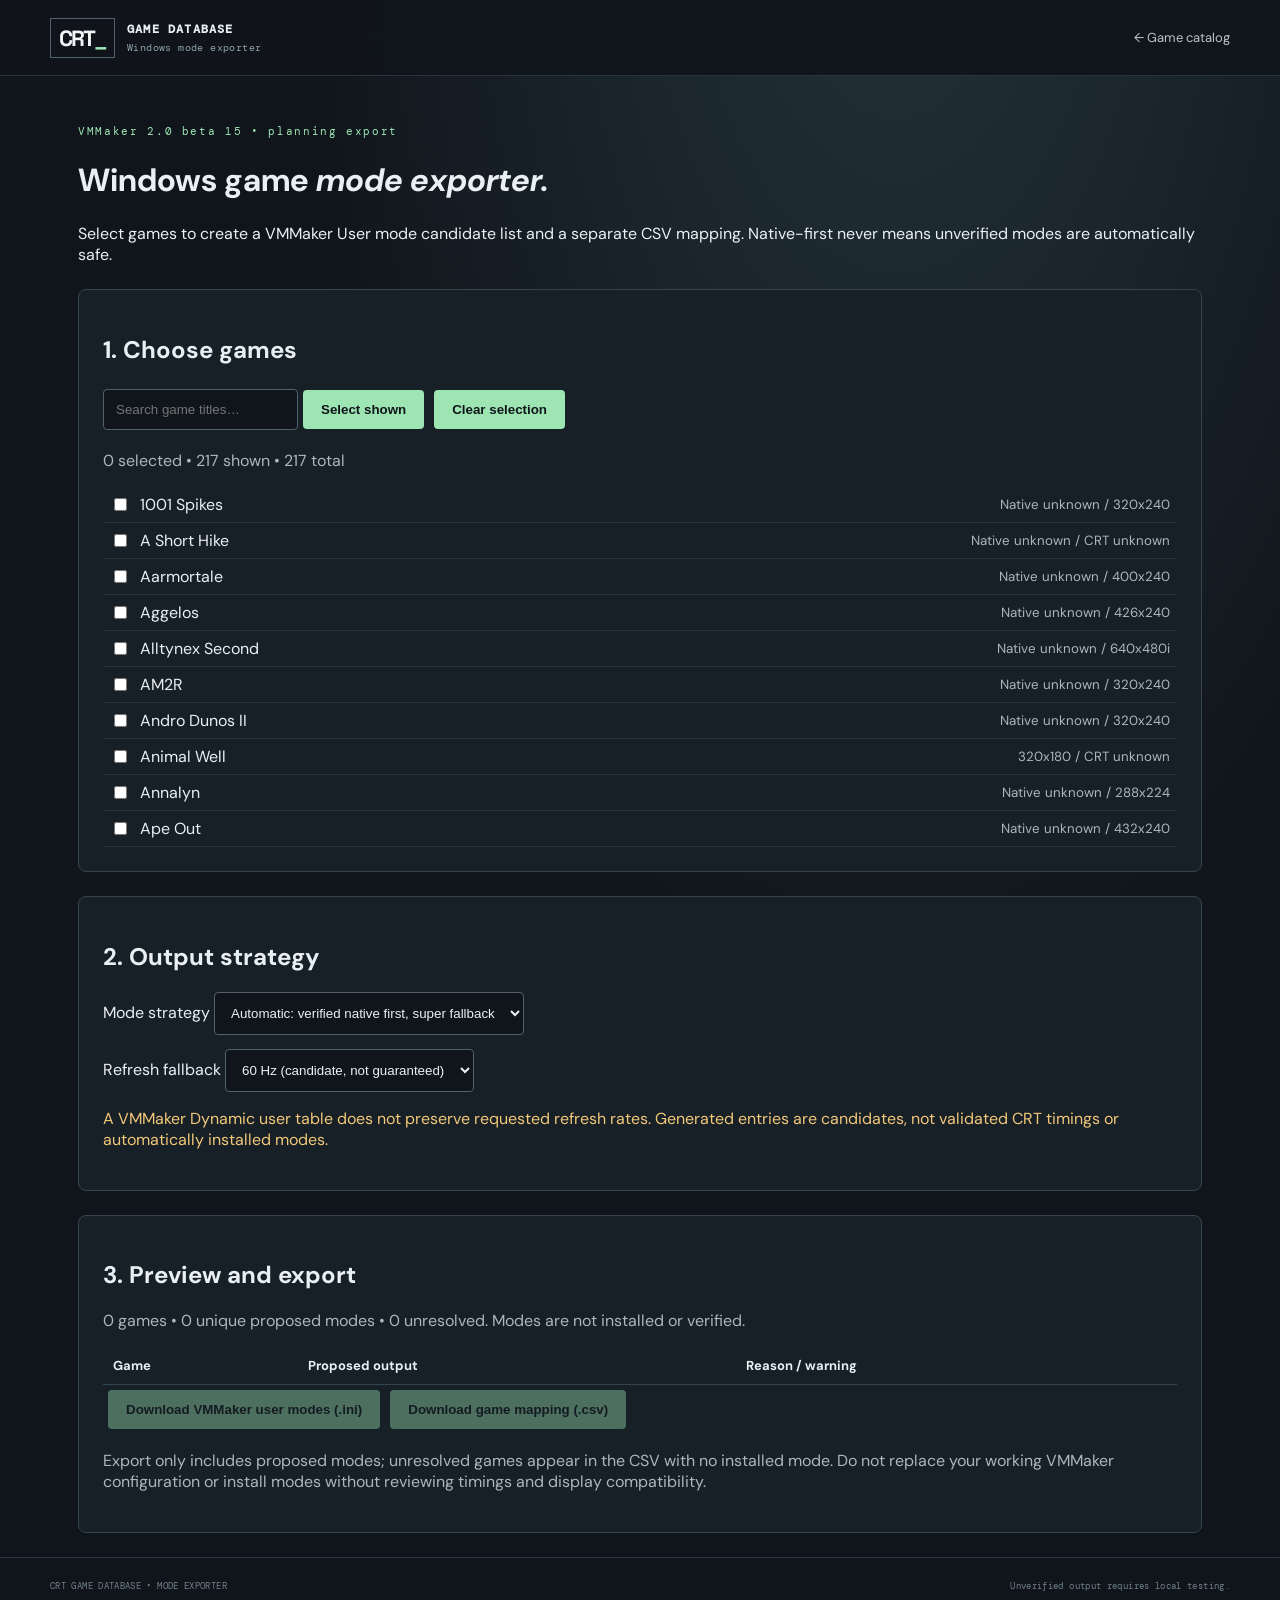
==== exporter.html @ 31ca6b29 "Add files via upload" ====
<!doctype html><html lang="en"><head><meta charset="utf-8"><meta name="viewport" content="width=device-width,initial-scale=1"><title>CRT Game Database | Windows mode exporter</title><link rel="stylesheet" href="styles.css"><style>main{padding-top:48px}.export-panel{border:1px solid #35444e;background:#171f27;padding:24px;border-radius:8px;margin:24px 0}.export-panel label{display:block;margin:14px 0}.export-panel input,.export-panel select{background:#10151b;color:#e9f0f4;border:1px solid #52606a;padding:12px;max-width:100%;border-radius:4px}.export-panel button{background:#9de6b3;color:#10151b;border:0;border-radius:4px;padding:12px 18px;cursor:pointer;font-weight:bold;margin:5px}.export-panel button:disabled{opacity:.4;cursor:default}.export-panel table{width:100%;border-collapse:collapse;font-size:13px}.export-panel th,.export-panel td{padding:10px;border-bottom:1px solid #35444e;text-align:left}.export-panel small,.export-panel p{color:#aab7bf}.export-panel .warn{color:#f2c879}.export-panel .good{color:#9de6b3}.export-panel .games{max-height:360px;overflow:auto}.export-panel .gamepick{display:flex;gap:10px;align-items:center;margin:0;padding:7px;border-bottom:1px solid #29343d}.export-panel .gamepick input{flex:none}.export-panel .gamepick span{flex:1}.export-panel .gamepick small{max-width:45%}@media(max-width:650px){.export-panel{padding:14px}.export-panel table{font-size:11px}}</style></head><body><header class="topbar"><a class="brand" href="index.html"><span class="brand-mark">CRT<span>_</span></span><span>GAME DATABASE<small>Windows mode exporter</small></span></a><nav><a href="index.html">← Game catalog</a></nav></header><main><div class="eyebrow">VMMaker 2.0 beta 15 • planning export</div><h1>Windows game <em>mode exporter.</em></h1><p>Select games to create a VMMaker User mode candidate list and a separate CSV mapping. Native-first never means unverified modes are automatically safe.</p><section class="export-panel"><h2>1. Choose games</h2><input id="find" type="search" placeholder="Search game titles…" aria-label="Search games"><button id="selectShown">Select shown</button><button id="clearAll">Clear selection</button><p id="count">Loading catalog…</p><div id="games" class="games"></div></section><section class="export-panel"><h2>2. Output strategy</h2><label>Mode strategy <select id="strategy"><option value="auto">Automatic: verified native first, super fallback</option><option value="native">Native candidates only</option><option value="super">Super-resolution candidates only</option></select></label><label>Refresh fallback <select id="refresh"><option value="60">60 Hz (candidate, not guaranteed)</option><option value="50">50 Hz (candidate, not guaranteed)</option></select></label><p class="warn">A VMMaker Dynamic user table does not preserve requested refresh rates. Generated entries are candidates, not validated CRT timings or automatically installed modes.</p></section><section class="export-panel"><h2>3. Preview and export</h2><p id="summary">Select games to preview.</p><div style="overflow:auto"><table><thead><tr><th>Game</th><th>Proposed output</th><th>Reason / warning</th></tr></thead><tbody id="preview"></tbody></table></div><button id="exportIni" disabled>Download VMMaker user modes (.ini)</button><button id="exportCsv" disabled>Download game mapping (.csv)</button><p>Export only includes proposed modes; unresolved games appear in the CSV with no installed mode. Do not replace your working VMMaker configuration or install modes without reviewing timings and display compatibility.</p></section></main><footer><span>CRT GAME DATABASE • MODE EXPORTER</span><span>Unverified output requires local testing.</span></footer><script src="exporter.js"></script></body></html>
---- styles.css ----
@import url('https://fonts.googleapis.com/css2?family=DM+Mono:wght@400;500&family=DM+Sans:wght@400;500;600;700;800&family=Space+Grotesk:wght@400;500;600;700&display=swap');
:root{--bg:#10151b;--panel:#171f27;--panel2:#1d2731;--line:#2a3742;--text:#e9f0f4;--muted:#91a0aa;--green:#9de6b3;--amber:#f2c879;--blue:#8cc9ff;--mono:'DM Mono',monospace;--sans:'DM Sans',sans-serif;--display:'Space Grotesk',sans-serif}*{box-sizing:border-box}html{scroll-behavior:smooth}body{margin:0;background:var(--bg);color:var(--text);font-family:var(--sans);background-image:radial-gradient(ellipse at 70% -10%,#24333b 0,transparent 48%)}a{color:inherit}.topbar{height:76px;border-bottom:1px solid #29343d;display:flex;align-items:center;justify-content:space-between;padding:0 max(calc((100vw - 1180px)/2),28px);position:sticky;top:0;background:#10151beF;backdrop-filter:blur(16px);z-index:5}.brand{display:flex;gap:12px;align-items:center;text-decoration:none;font:600 12px var(--mono);letter-spacing:.1em}.brand-mark{font:700 22px var(--display);letter-spacing:-2px;border:1px solid #50616b;padding:5px 8px;color:#f1f5f5}.brand-mark span{color:var(--green)}.brand small{display:block;color:var(--muted);font:10px var(--mono);letter-spacing:.04em;margin-top:4px}.topbar nav{display:flex;gap:28px;font-size:13px;color:#bac5cb}.topbar nav a{text-decoration:none}.topbar nav a:hover{color:var(--green)}main{max-width:1180px;margin:auto;padding:0 28px}.hero{min-height:440px;display:grid;grid-template-columns:1.1fr .9fr;align-items:center;gap:50px;padding:66px 0 52px}.eyebrow{font:11px var(--mono);letter-spacing:.15em;color:var(--green)}.pulse{display:inline-block;width:7px;height:7px;background:var(--green);border-radius:50%;margin-right:8px;box-shadow:0 0 12px #9de6b3}.hero h1{font:700 clamp(48px,6vw,76px)/.98 var(--display);letter-spacing:-.065em;margin:24px 0}.hero h1 em,.about h2 em{color:var(--green);font-style:normal}.hero-copy>p{max-width:560px;color:#aab7bf;font-size:16px;line-height:1.7}.hero-tags{display:flex;gap:9px;flex-wrap:wrap;margin-top:27px}.hero-tags span{font:10px var(--mono);color:#b8c6cd;border:1px solid #35444e;padding:8px 10px;border-radius:3px}.hero-screen{border:1px solid #42535b;background:#0a1116;border-radius:9px;padding:15px;box-shadow:0 20px 70px #0007;transform:perspective(900px) rotateY(-4deg)}.screen-top,.screen-foot{display:flex;justify-content:space-between;font:9px var(--mono);letter-spacing:.1em;color:#90a3aa}.screen-led{color:var(--green)}.scanlines{margin:14px 0;height:205px;border:1px solid #34443e;overflow:hidden;background:#101d22;position:relative}.scanlines:after{content:'';position:absolute;inset:0;background:repeating-linear-gradient(0deg,#0000 0 2px,#0005 3px 4px);pointer-events:none}.pixel-art{height:100%;position:relative;overflow:hidden;background:linear-gradient(#1a3340 0%,#294d51 58%,#3d6653 59%,#172a29 100%);image-rendering:pixelated}.sun{position:absolute;width:42px;height:42px;background:#d9bc76;right:18%;top:22%;box-shadow:0 0 36px #d9bc7670}.mountain{position:absolute;bottom:50px;width:0;height:0;border-left:100px solid transparent;border-right:100px solid transparent;border-bottom:100px solid #31535a}.m1{left:4%}.m2{left:34%;border-bottom-color:#243e48;border-left-width:130px;border-right-width:130px;border-bottom-width:130px}.ground{position:absolute;bottom:0;height:52px;width:100%;background:repeating-linear-gradient(90deg,#243d35 0 20px,#29483b 20px 40px)}.pixel-person{position:absolute;bottom:43px;left:53%;width:12px;height:26px;background:#e3c68d;box-shadow:0 -9px 0 -1px #e3c68d,0 17px 0 -2px #d5a76d,-8px 6px 0 -3px #d5a76d,8px 6px 0 -3px #d5a76d}.screen-foot{border-top:1px solid #293b3c;padding-top:12px}.hero-screen>small{display:block;color:#66777d;font:9px var(--mono);margin-top:10px}.stats{display:grid;grid-template-columns:repeat(4,1fr);border-top:1px solid var(--line);border-bottom:1px solid var(--line);padding:24px 0;margin-bottom:80px}.stats div{padding-left:28px;border-left:1px solid var(--line)}.stats div:first-child{border:0;padding-left:0}.stats strong{display:block;font:600 24px var(--display);color:var(--green)}.stats span{display:block;font:9px var(--mono);color:var(--muted);letter-spacing:.1em;margin-top:6px}.catalog{padding-bottom:80px}.section-heading{display:flex;align-items:end;justify-content:space-between;margin-bottom:25px}.section-heading h2,.about h2,.callout h2{font:600 36px var(--display);letter-spacing:-.04em;margin:10px 0}.section-heading p,.callout p{color:var(--muted);margin:0;font-size:14px}.data-note{font:9px var(--mono);color:#72828c;letter-spacing:.08em}.search-wrap{height:58px;display:flex;align-items:center;border:1px solid #42525c;background:#151e25;border-radius:5px;padding:0 17px;gap:12px}.search-icon{font-size:25px;color:var(--green)}.search-wrap input{background:transparent;border:0;outline:0;color:var(--text);font:15px var(--sans);width:100%}.search-wrap input::placeholder{color:#70808a}.search-wrap kbd{font:11px var(--mono);color:#80909a;border:1px solid #394751;border-radius:3px;padding:3px 7px}.filters{display:flex;align-items:end;gap:12px;flex-wrap:wrap;margin:17px 0 25px}.filters label{display:grid;gap:7px;font:9px var(--mono);letter-spacing:.1em;color:#8e9da6}.filters select{height:37px;min-width:150px;background:#182129;color:#dce5e9;border:1px solid #35434d;border-radius:3px;padding:0 10px;font:12px var(--sans)}.clear-btn{height:37px;border:0;background:none;color:var(--green);font:11px var(--mono);cursor:pointer;padding:0 8px}.results-line{display:flex;justify-content:space-between;color:#87969f;font:10px var(--mono);margin:0 0 13px}.game-grid{display:grid;grid-template-columns:repeat(3,1fr);gap:11px}.game-card{background:linear-gradient(145deg,#1a242d,#151d24);border:1px solid #2c3943;border-radius:5px;padding:17px 17px 15px;cursor:pointer;transition:.18s;min-height:139px}.game-card:hover{border-color:#7bbd92;transform:translateY(-2px);background:#1d2a30}.card-top{display:flex;justify-content:space-between;gap:10px;align-items:start}.game-card h3{font:600 15px var(--display);margin:0 0 15px;line-height:1.3}.year{font:10px var(--mono);color:#7f9099;white-space:nowrap}.mode-row{display:flex;align-items:center;gap:8px;flex-wrap:wrap}.mode-chip{font:10px var(--mono);color:var(--green);background:#20382f;border:1px solid #315342;padding:5px 7px;border-radius:3px}.mode-chip.none{color:#b3bec4;background:#242e36;border-color:#39444b}.hz{font:10px var(--mono);color:#9caab1}.card-status{font:9px var(--mono);color:#8c9aa2;margin-top:13px;display:flex;align-items:center;gap:6px}.card-status:before{content:'';width:6px;height:6px;border-radius:50%;background:var(--amber)}.card-status.reported:before{background:var(--green)}.empty{text-align:center;padding:70px 20px;color:var(--muted)}.empty>div{font-size:34px;color:var(--green)}.empty h3{color:var(--text)}.about{border-top:1px solid var(--line);padding:70px 0;display:grid;grid-template-columns:1fr 1fr;gap:80px}.about h2{font-size:42px;line-height:1.05}.about-intro p{color:#a5b1b8;line-height:1.7;max-width:480px}.legend{display:grid;gap:24px}.legend article{display:flex;gap:15px}.legend-dot{width:9px;height:9px;border-radius:50%;margin-top:6px;flex:none}.green{background:var(--green)}.amber{background:var(--amber)}.blue{background:var(--blue)}.legend h3{font:600 14px var(--display);margin:0 0 6px}.legend p{font-size:12px;line-height:1.6;color:var(--muted);margin:0}.callout{border:1px solid #34454c;background:linear-gradient(110deg,#19262a,#18212a);padding:28px 32px;display:flex;align-items:center;justify-content:space-between;gap:20px;margin-bottom:65px;border-radius:5px}.callout h2{font-size:25px}.callout a{font:11px var(--mono);color:var(--green);text-decoration:none;white-space:nowrap;border:1px solid #476456;padding:12px 14px;border-radius:3px}footer{border-top:1px solid var(--line);padding:22px max(calc((100vw - 1180px)/2),28px);display:flex;justify-content:space-between;gap:20px;color:#71818a;font:9px var(--mono);letter-spacing:.04em}footer b{color:var(--green)}.modal{position:fixed;inset:0;z-index:20;display:grid;place-items:center;padding:20px}.modal[hidden]{display:none}.modal-backdrop{position:absolute;inset:0;background:#05090dcc;backdrop-filter:blur(5px)}.detail-card{position:relative;width:min(650px,100%);max-height:90vh;overflow:auto;background:#18222a;border:1px solid #4b5d65;border-radius:7px;padding:32px;box-shadow:0 25px 90px #000b}.close{position:absolute;right:18px;top:14px;background:none;border:0;color:#b8c5ca;font-size:28px;cursor:pointer}.detail-card h2{font:600 32px var(--display);margin:12px 0}.detail-status{display:inline-block;font:10px var(--mono);color:var(--green);border:1px solid #41614d;padding:7px 9px;margin-bottom:24px}.detail-grid{display:grid;grid-template-columns:1fr 1fr;gap:1px;background:#35434b;border:1px solid #35434b}.detail-grid>div{background:#1b2730;padding:17px}.detail-grid span{display:block;font:9px var(--mono);letter-spacing:.08em;color:#81919a;margin-bottom:9px}.detail-grid strong{font:600 19px var(--display);display:block}.detail-grid small{display:block;color:#92a0a8;font-size:10px;margin-top:6px}.detail-notes{padding:20px 0 12px}.detail-notes h3{font:600 13px var(--display)}.detail-notes p{color:#aab7bd;font-size:13px;line-height:1.65}.detail-actions{display:flex;justify-content:space-between;align-items:center;border-top:1px solid #35434b;padding-top:18px}.detail-actions a,.detail-actions button{font:10px var(--mono);color:var(--green);background:none;border:0;text-decoration:none;cursor:pointer}@media(max-width:800px){.topbar{padding:0 20px}.topbar nav{gap:14px}.topbar nav a{font-size:11px}.hero{grid-template-columns:1fr;gap:28px;padding-top:48px}.hero-screen{max-width:520px}.stats{margin-bottom:55px}.game-grid{grid-template-columns:repeat(2,1fr)}.about{gap:35px}.data-note{display:none}}@media(max-width:560px){.topbar{height:65px}.topbar nav a:first-child{display:none}main{padding:0 18px}.hero{min-height:0}.hero h1{font-size:54px}.hero-copy>p{font-size:14px}.hero-screen{transform:none}.stats{grid-template-columns:repeat(2,1fr);gap:20px}.stats div:nth-child(3){padding-left:0;border-left:0}.stats strong{font-size:21px}.section-heading h2{font-size:30px}.game-grid{grid-template-columns:1fr}.game-card{min-height:120px}.filters label{flex:1;min-width:42%}.filters select{width:100%;min-width:0}.results-line span:last-child{display:none}.about{grid-template-columns:1fr;padding:55px 0}.about h2{font-size:36px}.callout{align-items:flex-start;flex-direction:column;padding:23px}.callout a{white-space:normal}footer{padding:20px;flex-direction:column}.detail-card{padding:25px 19px}.detail-grid{grid-template-columns:1fr 1fr}.detail-grid>div{padding:12px}.detail-grid strong{font-size:16px}}
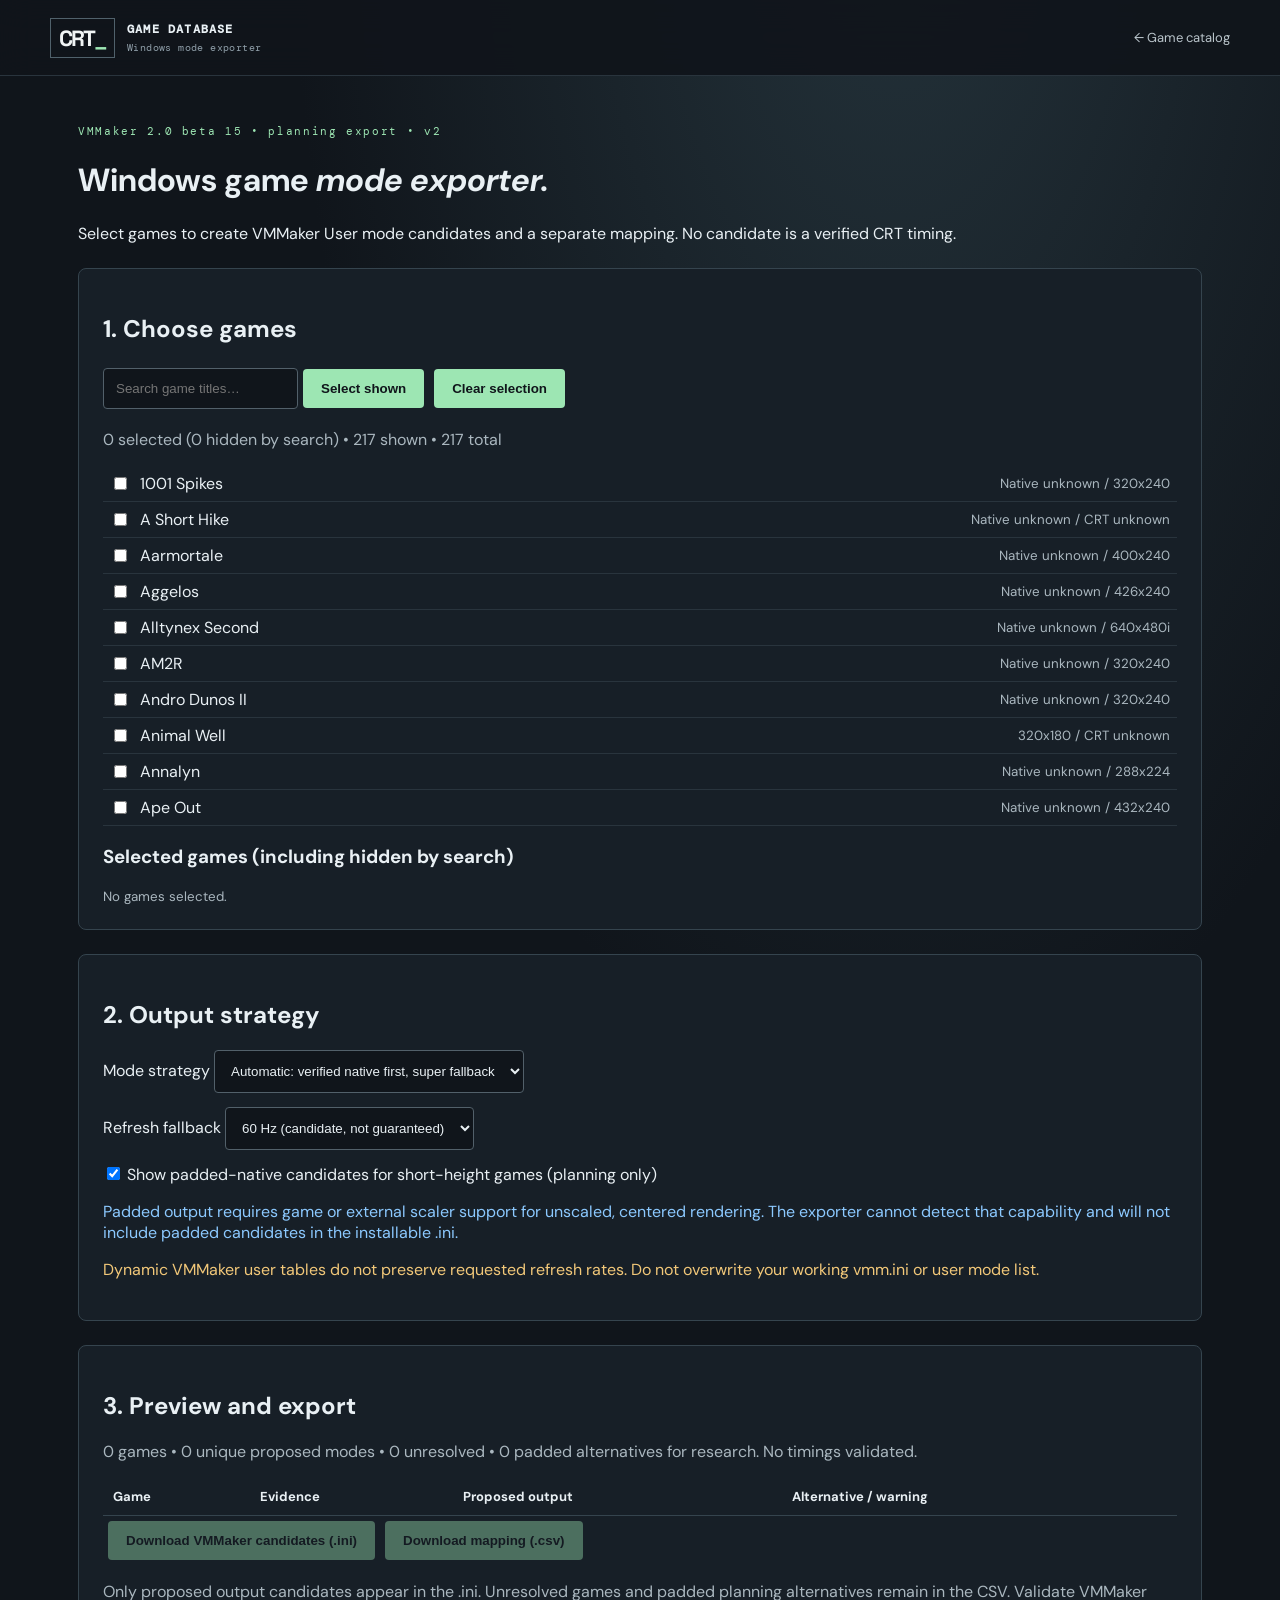
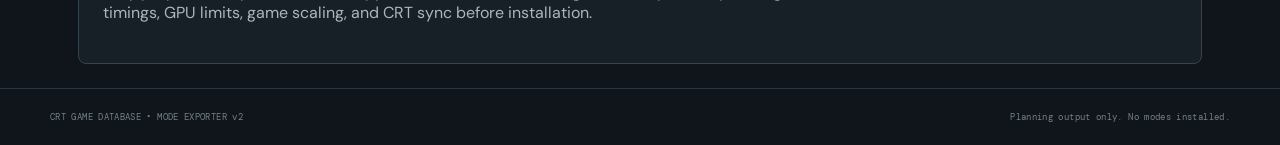
==== commit 5686a506: "Add files via upload" ====
--- a/exporter.html
+++ b/exporter.html
@@ -1 +1,11 @@
-<!doctype html><html lang="en"><head><meta charset="utf-8"><meta name="viewport" content="width=device-width,initial-scale=1"><title>CRT Game Database | Windows mode exporter</title><link rel="stylesheet" href="styles.css"><style>main{padding-top:48px}.export-panel{border:1px solid #35444e;background:#171f27;padding:24px;border-radius:8px;margin:24px 0}.export-panel label{display:block;margin:14px 0}.export-panel input,.export-panel select{background:#10151b;color:#e9f0f4;border:1px solid #52606a;padding:12px;max-width:100%;border-radius:4px}.export-panel button{background:#9de6b3;color:#10151b;border:0;border-radius:4px;padding:12px 18px;cursor:pointer;font-weight:bold;margin:5px}.export-panel button:disabled{opacity:.4;cursor:default}.export-panel table{width:100%;border-collapse:collapse;font-size:13px}.export-panel th,.export-panel td{padding:10px;border-bottom:1px solid #35444e;text-align:left}.export-panel small,.export-panel p{color:#aab7bf}.export-panel .warn{color:#f2c879}.export-panel .good{color:#9de6b3}.export-panel .games{max-height:360px;overflow:auto}.export-panel .gamepick{display:flex;gap:10px;align-items:center;margin:0;padding:7px;border-bottom:1px solid #29343d}.export-panel .gamepick input{flex:none}.export-panel .gamepick span{flex:1}.export-panel .gamepick small{max-width:45%}@media(max-width:650px){.export-panel{padding:14px}.export-panel table{font-size:11px}}</style></head><body><header class="topbar"><a class="brand" href="index.html"><span class="brand-mark">CRT<span>_</span></span><span>GAME DATABASE<small>Windows mode exporter</small></span></a><nav><a href="index.html">← Game catalog</a></nav></header><main><div class="eyebrow">VMMaker 2.0 beta 15 • planning export</div><h1>Windows game <em>mode exporter.</em></h1><p>Select games to create a VMMaker User mode candidate list and a separate CSV mapping. Native-first never means unverified modes are automatically safe.</p><section class="export-panel"><h2>1. Choose games</h2><input id="find" type="search" placeholder="Search game titles…" aria-label="Search games"><button id="selectShown">Select shown</button><button id="clearAll">Clear selection</button><p id="count">Loading catalog…</p><div id="games" class="games"></div></section><section class="export-panel"><h2>2. Output strategy</h2><label>Mode strategy <select id="strategy"><option value="auto">Automatic: verified native first, super fallback</option><option value="native">Native candidates only</option><option value="super">Super-resolution candidates only</option></select></label><label>Refresh fallback <select id="refresh"><option value="60">60 Hz (candidate, not guaranteed)</option><option value="50">50 Hz (candidate, not guaranteed)</option></select></label><p class="warn">A VMMaker Dynamic user table does not preserve requested refresh rates. Generated entries are candidates, not validated CRT timings or automatically installed modes.</p></section><section class="export-panel"><h2>3. Preview and export</h2><p id="summary">Select games to preview.</p><div style="overflow:auto"><table><thead><tr><th>Game</th><th>Proposed output</th><th>Reason / warning</th></tr></thead><tbody id="preview"></tbody></table></div><button id="exportIni" disabled>Download VMMaker user modes (.ini)</button><button id="exportCsv" disabled>Download game mapping (.csv)</button><p>Export only includes proposed modes; unresolved games appear in the CSV with no installed mode. Do not replace your working VMMaker configuration or install modes without reviewing timings and display compatibility.</p></section></main><footer><span>CRT GAME DATABASE • MODE EXPORTER</span><span>Unverified output requires local testing.</span></footer><script src="exporter.js"></script></body></html>
+<!doctype html><html lang="en"><head><meta charset="utf-8"><meta name="viewport" content="width=device-width,initial-scale=1"><title>CRT Game Database | Windows mode exporter</title><link rel="stylesheet" href="styles.css"><style>
+main{padding-top:48px}.export-panel{border:1px solid #35444e;background:#171f27;padding:24px;border-radius:8px;margin:24px 0}.export-panel label{display:block;margin:14px 0}.export-panel input,.export-panel select{background:#10151b;color:#e9f0f4;border:1px solid #52606a;padding:12px;max-width:100%;border-radius:4px}.export-panel button{background:#9de6b3;color:#10151b;border:0;border-radius:4px;padding:12px 18px;cursor:pointer;font-weight:bold;margin:5px}.export-panel button:disabled{opacity:.4;cursor:default}.export-panel table{width:100%;border-collapse:collapse;font-size:13px}.export-panel th,.export-panel td{padding:10px;border-bottom:1px solid #35444e;text-align:left}.export-panel small,.export-panel p{color:#aab7bf}.export-panel .warn{color:#f2c879}.export-panel .good{color:#9de6b3}.export-panel .games{max-height:360px;overflow:auto}.export-panel .gamepick{display:flex;gap:10px;align-items:center;margin:0;padding:7px;border-bottom:1px solid #29343d}.export-panel .gamepick input{flex:none}.export-panel .gamepick span{flex:1}.export-panel .gamepick small{max-width:45%}.selected-list{display:flex;flex-wrap:wrap;gap:6px}.selected-list button{font-size:12px;padding:7px 10px;margin:0;background:#293d39;color:#c9f2d6;border:1px solid #456b55}.info{color:#8cc9ff!important}.muted{color:#aab7bf}.table-wrap{overflow:auto}@media(max-width:650px){.export-panel{padding:14px}.export-panel table{font-size:11px}.export-panel .gamepick small{max-width:35%}}</style></head><body>
+<header class="topbar"><a class="brand" href="index.html"><span class="brand-mark">CRT<span>_</span></span><span>GAME DATABASE<small>Windows mode exporter</small></span></a><nav><a href="index.html">← Game catalog</a></nav></header>
+<main><div class="eyebrow">VMMaker 2.0 beta 15 • planning export • v2</div><h1>Windows game <em>mode exporter.</em></h1><p>Select games to create VMMaker User mode candidates and a separate mapping. No candidate is a verified CRT timing.</p>
+<section class="export-panel"><h2>1. Choose games</h2><input id="find" type="search" placeholder="Search game titles…" aria-label="Search games"><button id="selectShown">Select shown</button><button id="clearAll">Clear selection</button><p id="count">Loading catalog…</p><div id="games" class="games"></div><h3>Selected games (including hidden by search)</h3><div id="selectedList" class="selected-list"></div></section>
+<section class="export-panel"><h2>2. Output strategy</h2><label>Mode strategy <select id="strategy"><option value="auto">Automatic: verified native first, super fallback</option><option value="native">Native candidates only</option><option value="super">Super-resolution candidates only</option></select></label><label>Refresh fallback <select id="refresh"><option value="60">60 Hz (candidate, not guaranteed)</option><option value="50">50 Hz (candidate, not guaranteed)</option></select></label>
+<label><input id="padded" type="checkbox" checked> Show padded-native candidates for short-height games (planning only)</label>
+<p class="info">Padded output requires game or external scaler support for unscaled, centered rendering. The exporter cannot detect that capability and will not include padded candidates in the installable .ini.</p>
+<p class="warn">Dynamic VMMaker user tables do not preserve requested refresh rates. Do not overwrite your working vmm.ini or user mode list.</p></section>
+<section class="export-panel"><h2>3. Preview and export</h2><p id="summary">Select games to preview.</p><div class="table-wrap"><table><thead><tr><th>Game</th><th>Evidence</th><th>Proposed output</th><th>Alternative / warning</th></tr></thead><tbody id="preview"></tbody></table></div><button id="exportIni" disabled>Download VMMaker candidates (.ini)</button><button id="exportCsv" disabled>Download mapping (.csv)</button><p>Only proposed output candidates appear in the .ini. Unresolved games and padded planning alternatives remain in the CSV. Validate VMMaker timings, GPU limits, game scaling, and CRT sync before installation.</p></section></main>
+<footer><span>CRT GAME DATABASE • MODE EXPORTER v2</span><span>Planning output only. No modes installed.</span></footer><script src="exporter.js"></script></body></html>
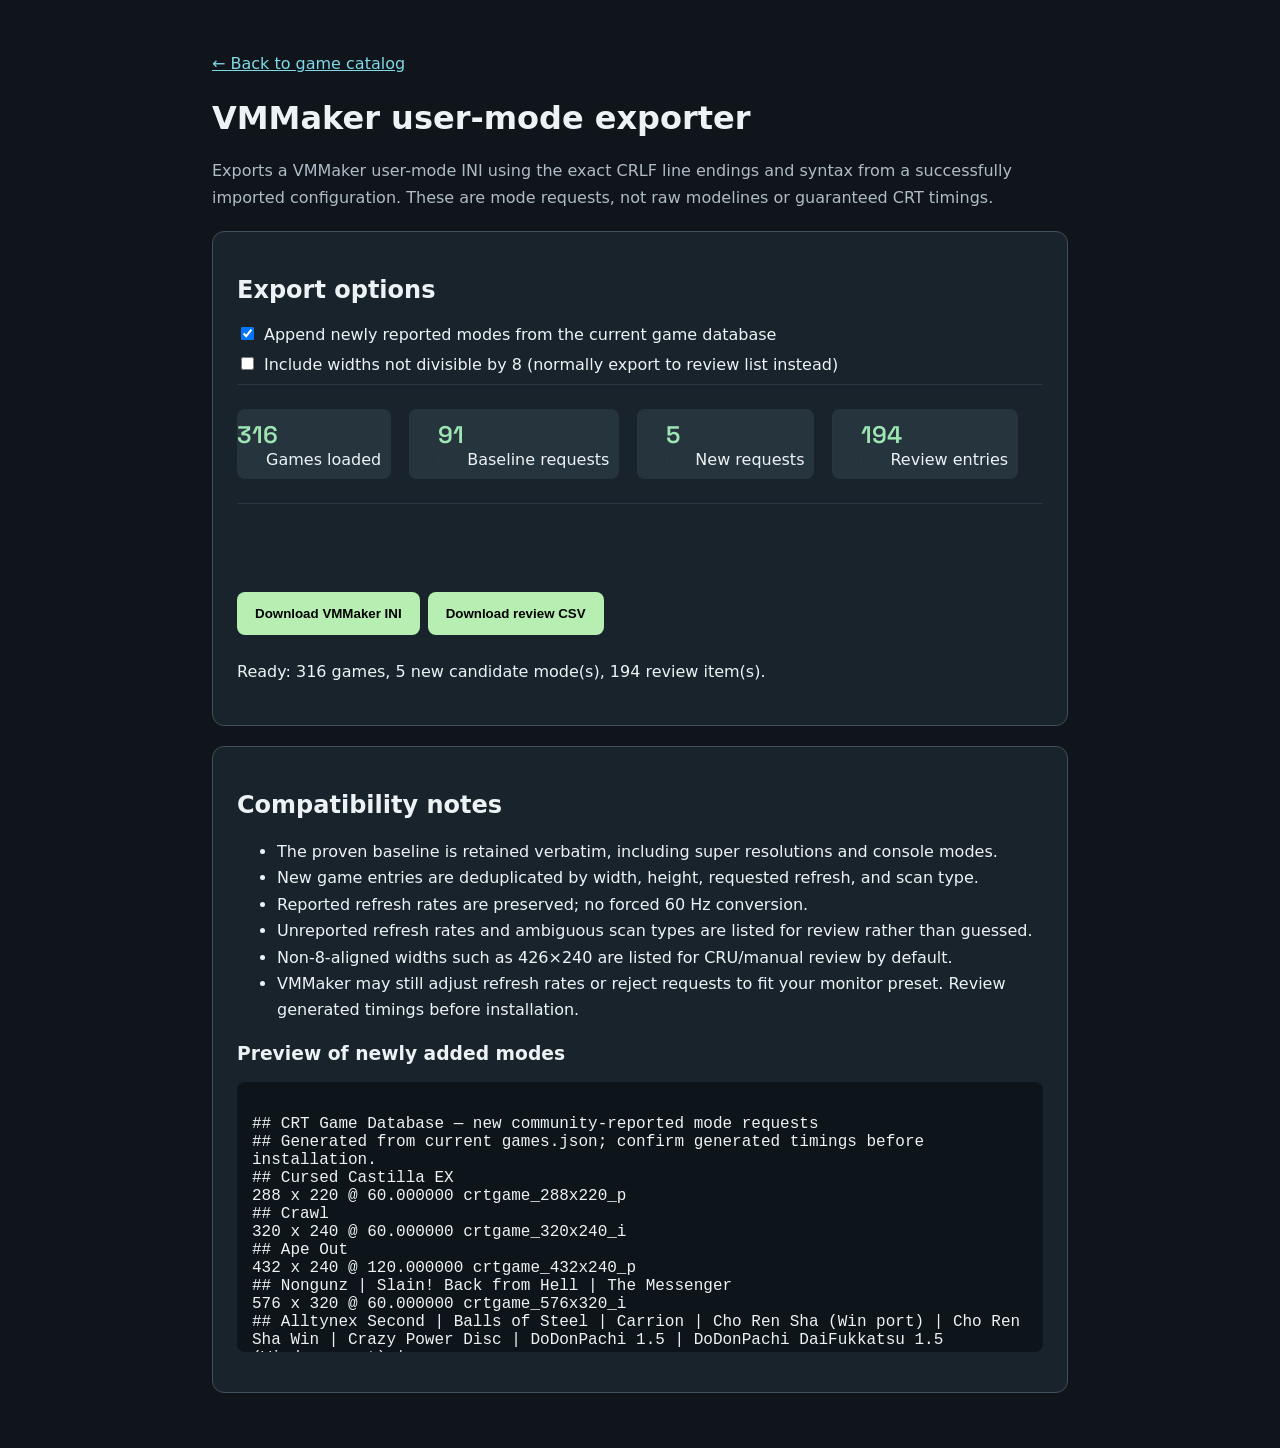
==== commit 52b4996b: "Add files via upload" ====
--- a/exporter.html
+++ b/exporter.html
@@ -1,11 +1,16 @@
-<!doctype html><html lang="en"><head><meta charset="utf-8"><meta name="viewport" content="width=device-width,initial-scale=1"><title>CRT Game Database | Windows mode exporter</title><link rel="stylesheet" href="styles.css"><style>
-main{padding-top:48px}.export-panel{border:1px solid #35444e;background:#171f27;padding:24px;border-radius:8px;margin:24px 0}.export-panel label{display:block;margin:14px 0}.export-panel input,.export-panel select{background:#10151b;color:#e9f0f4;border:1px solid #52606a;padding:12px;max-width:100%;border-radius:4px}.export-panel button{background:#9de6b3;color:#10151b;border:0;border-radius:4px;padding:12px 18px;cursor:pointer;font-weight:bold;margin:5px}.export-panel button:disabled{opacity:.4;cursor:default}.export-panel table{width:100%;border-collapse:collapse;font-size:13px}.export-panel th,.export-panel td{padding:10px;border-bottom:1px solid #35444e;text-align:left}.export-panel small,.export-panel p{color:#aab7bf}.export-panel .warn{color:#f2c879}.export-panel .good{color:#9de6b3}.export-panel .games{max-height:360px;overflow:auto}.export-panel .gamepick{display:flex;gap:10px;align-items:center;margin:0;padding:7px;border-bottom:1px solid #29343d}.export-panel .gamepick input{flex:none}.export-panel .gamepick span{flex:1}.export-panel .gamepick small{max-width:45%}.selected-list{display:flex;flex-wrap:wrap;gap:6px}.selected-list button{font-size:12px;padding:7px 10px;margin:0;background:#293d39;color:#c9f2d6;border:1px solid #456b55}.info{color:#8cc9ff!important}.muted{color:#aab7bf}.table-wrap{overflow:auto}@media(max-width:650px){.export-panel{padding:14px}.export-panel table{font-size:11px}.export-panel .gamepick small{max-width:35%}}</style></head><body>
-<header class="topbar"><a class="brand" href="index.html"><span class="brand-mark">CRT<span>_</span></span><span>GAME DATABASE<small>Windows mode exporter</small></span></a><nav><a href="index.html">← Game catalog</a></nav></header>
-<main><div class="eyebrow">VMMaker 2.0 beta 15 • planning export • v2</div><h1>Windows game <em>mode exporter.</em></h1><p>Select games to create VMMaker User mode candidates and a separate mapping. No candidate is a verified CRT timing.</p>
-<section class="export-panel"><h2>1. Choose games</h2><input id="find" type="search" placeholder="Search game titles…" aria-label="Search games"><button id="selectShown">Select shown</button><button id="clearAll">Clear selection</button><p id="count">Loading catalog…</p><div id="games" class="games"></div><h3>Selected games (including hidden by search)</h3><div id="selectedList" class="selected-list"></div></section>
-<section class="export-panel"><h2>2. Output strategy</h2><label>Mode strategy <select id="strategy"><option value="auto">Automatic: verified native first, super fallback</option><option value="native">Native candidates only</option><option value="super">Super-resolution candidates only</option></select></label><label>Refresh fallback <select id="refresh"><option value="60">60 Hz (candidate, not guaranteed)</option><option value="50">50 Hz (candidate, not guaranteed)</option></select></label>
-<label><input id="padded" type="checkbox" checked> Show padded-native candidates for short-height games (planning only)</label>
-<p class="info">Padded output requires game or external scaler support for unscaled, centered rendering. The exporter cannot detect that capability and will not include padded candidates in the installable .ini.</p>
-<p class="warn">Dynamic VMMaker user tables do not preserve requested refresh rates. Do not overwrite your working vmm.ini or user mode list.</p></section>
-<section class="export-panel"><h2>3. Preview and export</h2><p id="summary">Select games to preview.</p><div class="table-wrap"><table><thead><tr><th>Game</th><th>Evidence</th><th>Proposed output</th><th>Alternative / warning</th></tr></thead><tbody id="preview"></tbody></table></div><button id="exportIni" disabled>Download VMMaker candidates (.ini)</button><button id="exportCsv" disabled>Download mapping (.csv)</button><p>Only proposed output candidates appear in the .ini. Unresolved games and padded planning alternatives remain in the CSV. Validate VMMaker timings, GPU limits, game scaling, and CRT sync before installation.</p></section></main>
-<footer><span>CRT GAME DATABASE • MODE EXPORTER v2</span><span>Planning output only. No modes installed.</span></footer><script src="exporter.js"></script></body></html>+<!doctype html>
+<html lang="en"><head><meta charset="utf-8"><meta name="viewport" content="width=device-width,initial-scale=1"><title>VMMaker Export — CRT Game Database</title><link rel="stylesheet" href="styles.css"><style>body{background:#10151b;color:#edf3f5;font:16px system-ui,sans-serif;margin:0}.wrap{max-width:900px;margin:auto;padding:35px 22px}a{color:#80d9e6}.panel{background:#19232b;border:1px solid #40505c;border-radius:12px;padding:24px;margin:20px 0}button{background:#b6efb1;border:0;border-radius:8px;padding:14px 18px;font-weight:750;cursor:pointer;margin:8px 8px 8px 0}button:disabled{opacity:.5}p,li{line-height:1.65}.muted{color:#aebcc5}.stats{display:flex;gap:18px;flex-wrap:wrap}.stat{min-width:120px;padding:10px;background:#26343d;border-radius:8px}code{color:#c5efbc}label{display:block;margin:10px 0}input{margin-right:10px}pre{white-space:pre-wrap;max-height:270px;overflow:auto;background:#0d151b;padding:15px;border-radius:8px}</style></head><body><main class="wrap"><p><a href="index.html">← Back to game catalog</a></p><h1>VMMaker user-mode exporter</h1><p class="muted">Exports a VMMaker user-mode INI using the exact CRLF line endings and syntax from a successfully imported configuration. These are mode requests, not raw modelines or guaranteed CRT timings.</p><section class="panel"><h2>Export options</h2><label><input id="addNew" type="checkbox" checked>Append newly reported modes from the current game database</label><label><input id="includeNonAligned" type="checkbox">Include widths not divisible by 8 (normally export to review list instead)</label><div class="stats"><div class="stat"><strong id="games">—</strong><div>Games loaded</div></div><div class="stat"><strong id="existing">—</strong><div>Baseline requests</div></div><div class="stat"><strong id="added">—</strong><div>New requests</div></div><div class="stat"><strong id="review">—</strong><div>Review entries</div></div></div><button id="download" disabled>Download VMMaker INI</button><button id="report" disabled>Download review CSV</button><p id="status" role="status">Loading game database…</p></section><section class="panel"><h2>Compatibility notes</h2><ul><li>The proven baseline is retained verbatim, including super resolutions and console modes.</li><li>New game entries are deduplicated by width, height, requested refresh, and scan type.</li><li>Reported refresh rates are preserved; no forced 60 Hz conversion.</li><li>Unreported refresh rates and ambiguous scan types are listed for review rather than guessed.</li><li>Non-8-aligned widths such as 426×240 are listed for CRU/manual review by default.</li><li>VMMaker may still adjust refresh rates or reject requests to fit your monitor preset. Review generated timings before installation.</li></ul><h3>Preview of newly added modes</h3><pre id="preview">Loading…</pre></section></main><script>
+const BASELINE="## Desktop ##\n\n 640 x 480 @ 60.000000 desktop\n\n## Super resolutions ##\n\n2560 x 240 @ 60.000000 super\n2560 x 248 @ 60.000000 super\n2560 x 256 @ 60.000000 super\n2560 x 264 @ 60.000000 super\n2560 x 272 @ 60.000000 super\n2560 x 280 @ 60.000000 super\n2560 x 288 @ 60.000000 super\n2560 x 296 @ 60.000000 super\n2560 x 304 @ 60.000000 super\n2560 x 320 @ 60.000000 super\n2560 x 336 @ 60.000000 super\n2560 x 344 @ 60.000000 super\n2560 x 352 @ 60.000000 super\n2560 x 360 @ 60.000000 super\n2560 x 368 @ 60.000000 super\n2560 x 376 @ 60.000000 super\n2560 x 384 @ 60.000000 super\n2560 x 392 @ 60.000000 super\n2560 x 400 @ 60.000000 super\n2560 x 416 @ 60.000000 super\n2560 x 432 @ 60.000000 super\n2560 x 448 @ 60.000000 super\n2560 x 464 @ 60.000000 super\n2560 x 480 @ 60.000000 super\n2560 x 496 @ 60.000000 super\n2560 x 512 @ 59.000000 super\n2560 x 544 @ 55.000000 super\n2560 x 560 @ 54.000000 super\n2560 x 768 @ 60.000000 super\n2560 x 800 @ 60.000000 super\n\n## CRT Game Database 316-game snapshot — VMMaker user-mode requests\n## Source: cleaned community import, November 2026\n## Requests only: NOT raw CRT modelines or guarantees of 15 kHz compatibility.\n## Excludes non-8-aligned widths for CRU review, out-of-preset modes, and pre-existing modes.\n## Verify VMMaker generated timings before applying. Preserve original super resolutions.\n\n## 2 game(s): Bot Vice | Celeste\n## Community-reported output mode; not confirmed native\n320 x 180 @ 60.000000 crt316_320x180_p\n\n## 1 game(s): Shantae: Risky's Revenge\n## Community-reported output mode; not confirmed native\n256 x 192 @ 60.000000 crt316_256x192_p\n\n## 1 game(s): Lovish\n## Community-reported output mode; not confirmed native\n320 x 192 @ 60.000000 crt316_320x192_p\n\n## 1 game(s): Panzer Paladin\n## Community-reported output mode; not confirmed native\n320 x 200 @ 60.000000 crt316_320x200_p\n\n## 1 game(s): Fight’N Rage\n## Community-reported output mode; not confirmed native\n360 x 200 @ 60.000000 crt316_360x200_p\n\n## 16 game(s): Arietta of Spirits | Chasm | Drawn Down Abyss | Evil Tonight | Fox n Forests | Ghoulboy | Gun Crazy | Iron Meat | Jackquest | Kingdom: New Lands | Metaloid: Origins | Omega Strike | Revolgear Zero | Sky Racket | Tanuki Justice | Viviette\n## Community-reported output mode; not confirmed native\n384 x 216 @ 60.000000 crt316_384x216_p\n\n## 1 game(s): Mutants from the deeps\n## Community-reported output mode; not confirmed native\n256 x 224 @ 60.000000 crt316_256x224_p\n\n## 3 game(s): Abbaye des morts | Annalyn | Cursed Castilla EX\n## Community-reported output mode; not confirmed native\n288 x 224 @ 60.000000 crt316_288x224_p\n\n## 1 game(s): Petal Crash\n## Community-reported output mode; not confirmed native\n320 x 224 @ 60.000000 crt316_320x224_p\n\n## 2 game(s): Battle Axe | Castlevania ReVamped\n## Community-reported output mode; not confirmed native\n400 x 224 @ 60.000000 crt316_400x224_p\n\n## 2 game(s): Fire Arrow Plus | ZeroRanger\n## Community-reported output mode; not confirmed native\n240 x 240 @ 60.000000 crt316_240x240_p\n\n## 1 game(s): Paro Paro\n## Community-reported output mode; not confirmed native\n256 x 240 @ 60.000000 crt316_256x240_p\n\n## 69 game(s): 1001 Spikes | AM2R | Andro Dunos II | Ara Fell: Enhanced Edition | Binary Star Infinity | Binky's Trash Service | Bit Blaster XL | Buster | Contra: Spirit of War Redux | Darkula | Darxanadon | Door Kickers | Full Metal Sister Marilu | GalaX | Gaurodan | Go Morse Go | Guardian of Paradise | Hakoniwa Explorer Plus | Hane 2 Paradise | Haxor | Hyper Dragon Ball Z | Infinos Gaiden | Iwanaga | Kaiju Big Battel | Kaiju Big Battle | Kinnikuman Muscle Fight | Kirisame Blade | Kirisame Blade 2 | Laserreimu | Lucky x Ika Musume 3x | Master Spy | Mekabolt | Mighty Gunvolt | Momodora | Momodora III | Momodora: Reverie Under the Moonlight | Mortal Kombat Trilogy | Mortal Kombat Trilogy (Win port) | Nidhogg | Nuclear Throne | OneShot | Oniken | Powerglove Reloaded | Rashlander | Reasonable Claustrophobia | Retro City Rampage | Retro Game Crunch | Revolgear 2 | Revolgear! | Rikki & Vikki (Win port) | Shakedown Hawaii | Shooterhouse | Sonic Mania | Space Moth DX | Super Cyborg | Super House of Dead Ninjas | Super Hydorah | Tamiku | The Curse of Issyos | Tiger Claw | TowerFall Ascension | Undertale | VVVVVV | Vacantark | Verminian Trap | Volgarr the Viking | Xydonia | Zenodyne R | Zenohell\n## Community-reported output mode; not confirmed native\n320 x 240 @ 60.000000 crt316_320x240_p\n\n## 3 game(s): Crimzon Clover | Crimzon Clover (Win port) | Pier Pressure\n## Community-reported output mode; not confirmed native\n352 x 240 @ 60.000000 crt316_352x240_p\n\n## 1 game(s): Extreme Exorcism\n## Community-reported output mode; not confirmed native\n360 x 240 @ 60.000000 crt316_360x240_p\n\n## 1 game(s): Potion Party\n## Community-reported output mode; not confirmed native\n384 x 240 @ 60.000000 crt316_384x240_p\n\n## 12 game(s): Aarmortale | Blaster Master Zero | Bloodstained: Curse of the Moon | Cyber Shadow | Jumpgrid | Shovel Knight Showdown | Shovel Knight Specter | Shovel Knight: Treasure Trove | Street Cleaner: the video game | Super Star Path | Timespinner | Xeodrifter\n## Community-reported output mode; not confirmed native\n400 x 240 @ 60.000000 crt316_400x240_p\n\n## 1 game(s): Streets of Rage Remake\n## Community-reported output mode; not confirmed native\n416 x 240 @ 60.000000 crt316_416x240_p\n\n## 5 game(s): Ape Out the fair play | Astalon: Tears of the Earth | Axiom Verge 2 | Hunt Down | Wargroove\n## Community-reported output mode; not confirmed native\n432 x 240 @ 60.000000 crt316_432x240_p\n\n## 4 game(s): Quake | Quake (Win port) | Sine Mora | Slayin\n## Community-reported output mode; not confirmed native\n640 x 240 @ 60.000000 crt316_640x240_p\n\n## 1 game(s): Blaster Master Zero 3\n## Community-reported output mode; not confirmed native\n432 x 244 @ 60.000000 crt316_432x244_p\n\n## 1 game(s): Demon Burst\n## Non-60 Hz: verify vertical hold and game speed\n256 x 256 @ 55.000000 crt316_256x256_p\n\n## 1 game(s): Environmental Station Alpha\n## Non-60 Hz: verify vertical hold and game speed\n320 x 256 @ 55.000000 crt316_320x256_p\n\n## 1 game(s): Biolab Wars\n## Non-60 Hz: verify vertical hold and game speed\n456 x 256 @ 55.000000 crt316_456x256_p\n\n## 1 game(s): Savage Halloween\n## Community-reported output mode; not confirmed native\n456 x 256 @ 60.000000 crt316_456x256_p\n\n## 8 game(s): Axiom Verge | Broforce | Cathedral | Comet Striker | Flynn Son of Crimson | Hammerwatch | Mercenary Kings | Risk System\n## Tall progressive raster: verify timing/vertical size; Non-60 Hz: verify vertical hold and game speed\n480 x 270 @ 50.000000 crt316_480x270_p\n\n## 2 game(s): Fallen Leaf | Skorpulac\n## Tall progressive raster: verify timing/vertical size\n480 x 270 @ 60.000000 crt316_480x270_p\n\n## 1 game(s): Golden Force\n## Tall progressive raster: verify timing/vertical size\n384 x 272 @ 60.000000 crt316_384x272_p\n\n## 1 game(s): Rivals of Aether\n## Tall progressive raster: verify timing/vertical size; Non-60 Hz: verify vertical hold and game speed\n480 x 272 @ 50.000000 crt316_480x272_p\n\n## 3 game(s): Fez | Mother Russia Bleeds | River City Girls\n## Tall progressive raster: verify timing/vertical size\n480 x 272 @ 60.000000 crt316_480x272_p\n\n## 3 game(s): Curses'n'Chaos | Invisigun Heroes | Whoa Dave!\n## Tall progressive raster: verify timing/vertical size; Non-60 Hz: verify vertical hold and game speed\n480 x 288 @ 50.000000 crt316_480x288_p\n\n## 6 game(s): Crypt of the NecroDancer | Enter the Gungeon | Hyper Light Drifter | ScourgeBringer | Tower 57 | Wizard of Legend\n## Tall progressive raster: verify timing/vertical size\n480 x 288 @ 60.000000 crt316_480x288_p\n\n## 1 game(s): Spirits Abyss\n## Tall progressive raster: verify timing/vertical size; Non-60 Hz: verify vertical hold and game speed\n512 x 288 @ 50.000000 crt316_512x288_p\n\n## 2 game(s): Guardian Sphere | Sparklite\n## Tall progressive raster: verify timing/vertical size\n512 x 288 @ 60.000000 crt316_512x288_p\n\n## 2 game(s): Nidhogg 2 | Roof Rage\n## Tall progressive raster: verify timing/vertical size\n528 x 288 @ 60.000000 crt316_528x288_p\n\n## 1 game(s): Bouncing Hero\n## Community-reported output mode; not confirmed native\n384 x 480 @ 60.000000 crt316_384x480_i\n\n## 2 game(s): Jamestown | Jamestown+\n## Community-reported output mode; not confirmed native\n512 x 480 @ 60.000000 crt316_512x480_i\n\n## Console additions from complete user-supplied list (deduplicated against PC modes)\n256 x 240 @ 60.098000 console_famicom\n248 x 192 @ 60.000000 console_mastersys\n336 x 224 @ 60.000000 console_pcengine\n544 x 242 @ 59.922743 console_pcengine\n256 x 224 @ 60.098475 console_superfam\n256 x 239 @ 50.000000 console_superfam\n640 x 200 @ 60.000000 console_pc88\n256 x 240 @ 55.450000 console_x68000\n256 x 256 @ 55.450000 console_x68000\n320 x 256 @ 50.000000 console_amiga\n240 x 160 @ 59.730000 console_gba\n240 x 200 @ 59.730000 console_aux\n256 x 244 @ 60.000000 console_aux\n256 x 240 @ 60.098475 console_aux\n320 x 240 @ 54.140000 console_aux\n320 x 244 @ 59.410646 console_aux\n384 x 240 @ 59.629403 console_aux\n\n## RetroArch modes missing from original working file (review before install) ##\n2560 x 192 @ 60.000000 retroarch\n2560 x 200 @ 60.000000 retroarch\n2560 x 224 @ 60.000000 retroarch\n2560 x 237 @ 60.000000 retroarch\n2560 x 256 @ 50.000000 retroarch\n2560 x 254 @ 55.000000 retroarch\n";
+const $=id=>document.getElementById(id);let games=[];let output='',reviewRows=[];
+const modeRe=/^\s*(\d+)\s*x\s*(\d+)\s*@\s*([\d.]+)\s+(\S+)/i;
+const baselineModes=new Set(BASELINE.split(/\r?\n/).map(s=>{let m=s.match(modeRe);return m?`${+m[1]}x${+m[2]}@${Number(m[3]).toFixed(6)}:${/(_i$|interlace)/i.test(m[4])?'i':'p'}`:null}).filter(Boolean));
+const parseMode=(value,scan)=>{let m=String(value||'').match(/^(\d+)\s*[x×]\s*(\d+)\s*(i|p)?$/i);if(!m)return null;let w=+m[1],h=+m[2];if(!w||!h||w>8192||h>8192)return null;let s=m[3]?.toLowerCase()||(/interlac/i.test(scan||'')?'i':'p');return {w,h,s}};
+function getReports(g){let a=[];if(g.crtResolution)a.push({resolution:g.crtResolution,refreshHz:g.refreshHz,scan:g.scan,source:'game record'});for(let r of g.communityReports||[])if(r.resolution)a.push({...r,source:'community report'});return a}
+function refresh(){if(!games.length)return;let candidates=new Map();reviewRows=[];for(let g of games){for(let r of getReports(g)){let mode=parseMode(r.resolution,r.scan);if(!mode){reviewRows.push([g.title,r.resolution||'',r.refreshHz??'','Unrecognized resolution format']);continue}let hz=Number(r.refreshHz);if(!Number.isFinite(hz)||hz<=0){reviewRows.push([g.title,r.resolution,r.refreshHz??'','Missing or invalid refresh rate']);continue}let key=`${mode.w}x${mode.h}@${hz.toFixed(6)}:${mode.s}`;if(baselineModes.has(key))continue;if(mode.w%8!==0&&!$('includeNonAligned').checked){reviewRows.push([g.title,r.resolution,hz,'Width not divisible by 8; review in CRU']);continue}if(mode.h>288&&mode.s==='p'){reviewRows.push([g.title,r.resolution,hz,'Progressive height >288; manual timing review']);continue}let item=candidates.get(key);if(!item){item={...mode,hz,titles:new Set()};candidates.set(key,item)}item.titles.add(g.title)}}
+let items=[...candidates.values()].sort((a,b)=>a.h-b.h||a.w-b.w||a.hz-b.hz||a.s.localeCompare(b.s));let newLines=[];if($('addNew').checked&&items.length){newLines.push('','## CRT Game Database — new community-reported mode requests','## Generated from current games.json; confirm generated timings before installation.');for(let m of items){newLines.push(`## ${[...m.titles].slice(0,8).join(' | ')}${m.titles.size>8?' | …':''}`);newLines.push(`${m.w} x ${m.h} @ ${m.hz.toFixed(6)} crtgame_${m.w}x${m.h}_${m.s}`)}}
+output=BASELINE.replace(/\r?\n/g,'\r\n').replace(/\r\n*$/,'\r\n')+(newLines.length?newLines.join('\r\n')+'\r\n':'');$('existing').textContent=baselineModes.size;$('added').textContent=$('addNew').checked?items.length:0;$('review').textContent=reviewRows.length;$('preview').textContent=newLines.slice(0,32).join('\n')||'No additional modes required; baseline will be exported unchanged.';$('status').textContent=`Ready: ${games.length} games, ${items.length} new candidate mode(s), ${reviewRows.length} review item(s).`}
+function save(name,content,type){let url=URL.createObjectURL(new Blob([content],{type}));let a=document.createElement('a');a.href=url;a.download=name;document.body.appendChild(a);a.click();a.remove();setTimeout(()=>URL.revokeObjectURL(url),1000)}
+function csv(rows){return rows.map(r=>r.map(v=>'"'+String(v??'').replace(/"/g,'""')+'"').join(',')).join('\r\n')+'\r\n'}
+$('download').onclick=()=>save('CRT_Game_Database_VMMaker_user_modes.ini',output,'text/plain;charset=utf-8');$('report').onclick=()=>save('CRT_Game_Database_mode_review.csv',csv([['Game','Resolution','Refresh Hz','Reason'],...reviewRows]),'text/csv;charset=utf-8');$('addNew').onchange=refresh;$('includeNonAligned').onchange=refresh;
+fetch('data/games.json').then(r=>{if(!r.ok)throw Error('HTTP '+r.status);return r.json()}).then(data=>{games=data;$('games').textContent=data.length;$('download').disabled=false;$('report').disabled=false;refresh()}).catch(e=>{$('status').textContent='Could not load data/games.json: '+e.message;$('preview').textContent='Serve the website through GitHub Pages or a local HTTP server.'});
+</script></body></html>
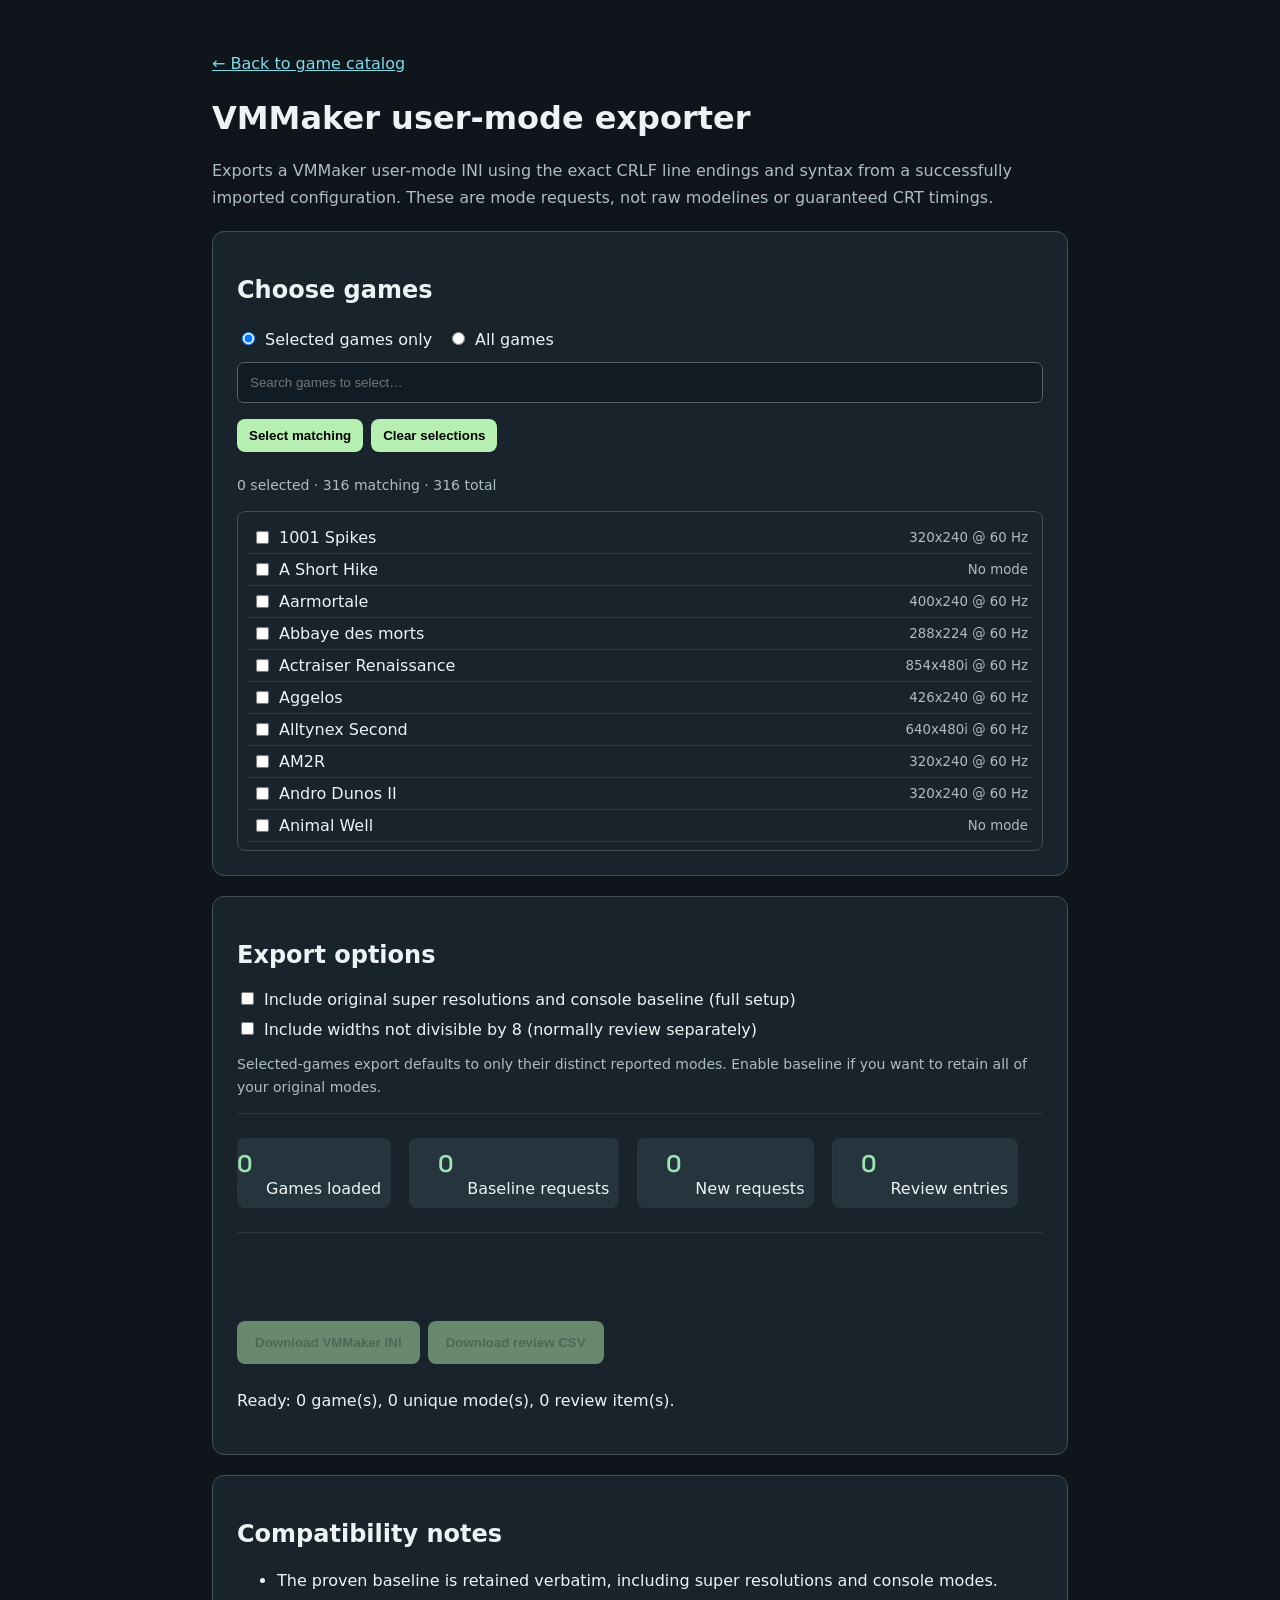
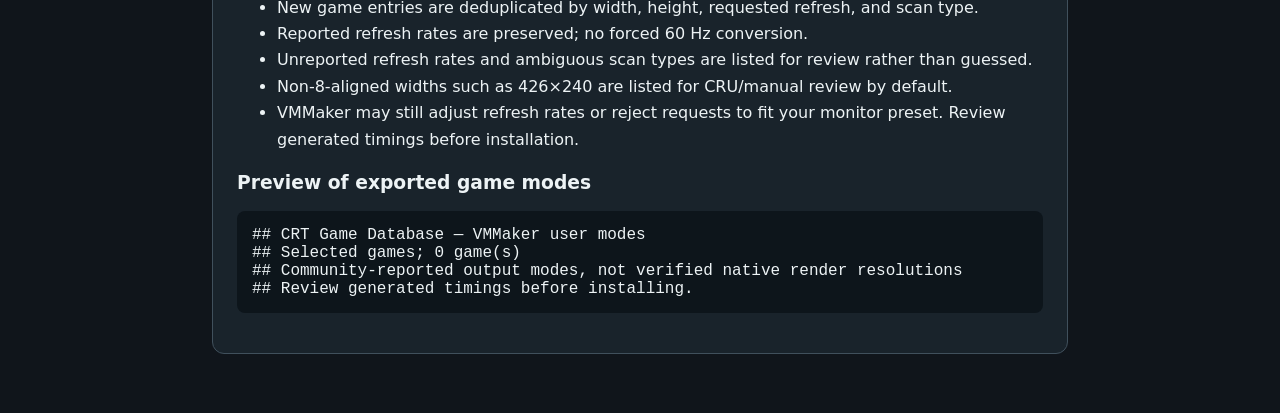
==== commit f1aab62e: "Add files via upload" ====
--- a/exporter.html
+++ b/exporter.html
@@ -1,16 +1,22 @@
 <!doctype html>
-<html lang="en"><head><meta charset="utf-8"><meta name="viewport" content="width=device-width,initial-scale=1"><title>VMMaker Export — CRT Game Database</title><link rel="stylesheet" href="styles.css"><style>body{background:#10151b;color:#edf3f5;font:16px system-ui,sans-serif;margin:0}.wrap{max-width:900px;margin:auto;padding:35px 22px}a{color:#80d9e6}.panel{background:#19232b;border:1px solid #40505c;border-radius:12px;padding:24px;margin:20px 0}button{background:#b6efb1;border:0;border-radius:8px;padding:14px 18px;font-weight:750;cursor:pointer;margin:8px 8px 8px 0}button:disabled{opacity:.5}p,li{line-height:1.65}.muted{color:#aebcc5}.stats{display:flex;gap:18px;flex-wrap:wrap}.stat{min-width:120px;padding:10px;background:#26343d;border-radius:8px}code{color:#c5efbc}label{display:block;margin:10px 0}input{margin-right:10px}pre{white-space:pre-wrap;max-height:270px;overflow:auto;background:#0d151b;padding:15px;border-radius:8px}</style></head><body><main class="wrap"><p><a href="index.html">← Back to game catalog</a></p><h1>VMMaker user-mode exporter</h1><p class="muted">Exports a VMMaker user-mode INI using the exact CRLF line endings and syntax from a successfully imported configuration. These are mode requests, not raw modelines or guaranteed CRT timings.</p><section class="panel"><h2>Export options</h2><label><input id="addNew" type="checkbox" checked>Append newly reported modes from the current game database</label><label><input id="includeNonAligned" type="checkbox">Include widths not divisible by 8 (normally export to review list instead)</label><div class="stats"><div class="stat"><strong id="games">—</strong><div>Games loaded</div></div><div class="stat"><strong id="existing">—</strong><div>Baseline requests</div></div><div class="stat"><strong id="added">—</strong><div>New requests</div></div><div class="stat"><strong id="review">—</strong><div>Review entries</div></div></div><button id="download" disabled>Download VMMaker INI</button><button id="report" disabled>Download review CSV</button><p id="status" role="status">Loading game database…</p></section><section class="panel"><h2>Compatibility notes</h2><ul><li>The proven baseline is retained verbatim, including super resolutions and console modes.</li><li>New game entries are deduplicated by width, height, requested refresh, and scan type.</li><li>Reported refresh rates are preserved; no forced 60 Hz conversion.</li><li>Unreported refresh rates and ambiguous scan types are listed for review rather than guessed.</li><li>Non-8-aligned widths such as 426×240 are listed for CRU/manual review by default.</li><li>VMMaker may still adjust refresh rates or reject requests to fit your monitor preset. Review generated timings before installation.</li></ul><h3>Preview of newly added modes</h3><pre id="preview">Loading…</pre></section></main><script>
+<html lang="en"><head><meta charset="utf-8"><meta name="viewport" content="width=device-width,initial-scale=1"><title>VMMaker Export — CRT Game Database</title><link rel="stylesheet" href="styles.css"><style>body{background:#10151b;color:#edf3f5;font:16px system-ui,sans-serif;margin:0}.wrap{max-width:900px;margin:auto;padding:35px 22px}a{color:#80d9e6}.panel{background:#19232b;border:1px solid #40505c;border-radius:12px;padding:24px;margin:20px 0}button{background:#b6efb1;border:0;border-radius:8px;padding:14px 18px;font-weight:750;cursor:pointer;margin:8px 8px 8px 0}button:disabled{opacity:.5}p,li{line-height:1.65}.muted{color:#aebcc5}.stats{display:flex;gap:18px;flex-wrap:wrap}.stat{min-width:120px;padding:10px;background:#26343d;border-radius:8px}code{color:#c5efbc}label{display:block;margin:10px 0}input{margin-right:10px}pre{white-space:pre-wrap;max-height:270px;overflow:auto;background:#0d151b;padding:15px;border-radius:8px}.picker{max-height:340px;overflow:auto;border:1px solid #40505c;border-radius:8px;padding:10px}.picker label{display:flex;align-items:center;padding:6px 4px;margin:0;border-bottom:1px solid #2b3943}.picker label:hover{background:#26343d}.picker input{flex:none}.picker small{color:#aebcc5;margin-left:auto;padding-left:12px}.searchbox{width:100%;box-sizing:border-box;padding:12px;background:#101b23;color:#fff;border:1px solid #52636c;border-radius:7px;margin:8px 0}.choice{display:flex;gap:15px;flex-wrap:wrap}.choice label{margin:5px 0}.actions button{padding:9px 12px}.hint{color:#aebcc5;font-size:14px}</style></head><body><main class="wrap"><p><a href="index.html">← Back to game catalog</a></p><h1>VMMaker user-mode exporter</h1><p class="muted">Exports a VMMaker user-mode INI using the exact CRLF line endings and syntax from a successfully imported configuration. These are mode requests, not raw modelines or guaranteed CRT timings.</p><section class="panel"><h2>Choose games</h2><div class="choice"><label><input type="radio" name="scope" value="selected" checked>Selected games only</label><label><input type="radio" name="scope" value="all">All games</label></div><input id="gameSearch" class="searchbox" type="search" placeholder="Search games to select…"><div class="actions"><button id="selectVisible" type="button">Select matching</button><button id="clearSelected" type="button">Clear selections</button></div><p id="selectionSummary" class="hint">Loading games…</p><div id="gamePicker" class="picker"></div></section><section class="panel"><h2>Export options</h2><label><input id="includeBase" type="checkbox">Include original super resolutions and console baseline (full setup)</label><label><input id="includeNonAligned" type="checkbox">Include widths not divisible by 8 (normally review separately)</label><p class="hint">Selected-games export defaults to only their distinct reported modes. Enable baseline if you want to retain all of your original modes.</p><div class="stats"><div class="stat"><strong id="games">—</strong><div>Games loaded</div></div><div class="stat"><strong id="existing">—</strong><div>Baseline requests</div></div><div class="stat"><strong id="added">—</strong><div>New requests</div></div><div class="stat"><strong id="review">—</strong><div>Review entries</div></div></div><button id="download" disabled>Download VMMaker INI</button><button id="report" disabled>Download review CSV</button><p id="status" role="status">Loading game database…</p></section><section class="panel"><h2>Compatibility notes</h2><ul><li>The proven baseline is retained verbatim, including super resolutions and console modes.</li><li>New game entries are deduplicated by width, height, requested refresh, and scan type.</li><li>Reported refresh rates are preserved; no forced 60 Hz conversion.</li><li>Unreported refresh rates and ambiguous scan types are listed for review rather than guessed.</li><li>Non-8-aligned widths such as 426×240 are listed for CRU/manual review by default.</li><li>VMMaker may still adjust refresh rates or reject requests to fit your monitor preset. Review generated timings before installation.</li></ul><h3>Preview of exported game modes</h3><pre id="preview">Loading…</pre></section></main><script>
 const BASELINE="## Desktop ##\n\n 640 x 480 @ 60.000000 desktop\n\n## Super resolutions ##\n\n2560 x 240 @ 60.000000 super\n2560 x 248 @ 60.000000 super\n2560 x 256 @ 60.000000 super\n2560 x 264 @ 60.000000 super\n2560 x 272 @ 60.000000 super\n2560 x 280 @ 60.000000 super\n2560 x 288 @ 60.000000 super\n2560 x 296 @ 60.000000 super\n2560 x 304 @ 60.000000 super\n2560 x 320 @ 60.000000 super\n2560 x 336 @ 60.000000 super\n2560 x 344 @ 60.000000 super\n2560 x 352 @ 60.000000 super\n2560 x 360 @ 60.000000 super\n2560 x 368 @ 60.000000 super\n2560 x 376 @ 60.000000 super\n2560 x 384 @ 60.000000 super\n2560 x 392 @ 60.000000 super\n2560 x 400 @ 60.000000 super\n2560 x 416 @ 60.000000 super\n2560 x 432 @ 60.000000 super\n2560 x 448 @ 60.000000 super\n2560 x 464 @ 60.000000 super\n2560 x 480 @ 60.000000 super\n2560 x 496 @ 60.000000 super\n2560 x 512 @ 59.000000 super\n2560 x 544 @ 55.000000 super\n2560 x 560 @ 54.000000 super\n2560 x 768 @ 60.000000 super\n2560 x 800 @ 60.000000 super\n\n## CRT Game Database 316-game snapshot — VMMaker user-mode requests\n## Source: cleaned community import, November 2026\n## Requests only: NOT raw CRT modelines or guarantees of 15 kHz compatibility.\n## Excludes non-8-aligned widths for CRU review, out-of-preset modes, and pre-existing modes.\n## Verify VMMaker generated timings before applying. Preserve original super resolutions.\n\n## 2 game(s): Bot Vice | Celeste\n## Community-reported output mode; not confirmed native\n320 x 180 @ 60.000000 crt316_320x180_p\n\n## 1 game(s): Shantae: Risky's Revenge\n## Community-reported output mode; not confirmed native\n256 x 192 @ 60.000000 crt316_256x192_p\n\n## 1 game(s): Lovish\n## Community-reported output mode; not confirmed native\n320 x 192 @ 60.000000 crt316_320x192_p\n\n## 1 game(s): Panzer Paladin\n## Community-reported output mode; not confirmed native\n320 x 200 @ 60.000000 crt316_320x200_p\n\n## 1 game(s): Fight’N Rage\n## Community-reported output mode; not confirmed native\n360 x 200 @ 60.000000 crt316_360x200_p\n\n## 16 game(s): Arietta of Spirits | Chasm | Drawn Down Abyss | Evil Tonight | Fox n Forests | Ghoulboy | Gun Crazy | Iron Meat | Jackquest | Kingdom: New Lands | Metaloid: Origins | Omega Strike | Revolgear Zero | Sky Racket | Tanuki Justice | Viviette\n## Community-reported output mode; not confirmed native\n384 x 216 @ 60.000000 crt316_384x216_p\n\n## 1 game(s): Mutants from the deeps\n## Community-reported output mode; not confirmed native\n256 x 224 @ 60.000000 crt316_256x224_p\n\n## 3 game(s): Abbaye des morts | Annalyn | Cursed Castilla EX\n## Community-reported output mode; not confirmed native\n288 x 224 @ 60.000000 crt316_288x224_p\n\n## 1 game(s): Petal Crash\n## Community-reported output mode; not confirmed native\n320 x 224 @ 60.000000 crt316_320x224_p\n\n## 2 game(s): Battle Axe | Castlevania ReVamped\n## Community-reported output mode; not confirmed native\n400 x 224 @ 60.000000 crt316_400x224_p\n\n## 2 game(s): Fire Arrow Plus | ZeroRanger\n## Community-reported output mode; not confirmed native\n240 x 240 @ 60.000000 crt316_240x240_p\n\n## 1 game(s): Paro Paro\n## Community-reported output mode; not confirmed native\n256 x 240 @ 60.000000 crt316_256x240_p\n\n## 69 game(s): 1001 Spikes | AM2R | Andro Dunos II | Ara Fell: Enhanced Edition | Binary Star Infinity | Binky's Trash Service | Bit Blaster XL | Buster | Contra: Spirit of War Redux | Darkula | Darxanadon | Door Kickers | Full Metal Sister Marilu | GalaX | Gaurodan | Go Morse Go | Guardian of Paradise | Hakoniwa Explorer Plus | Hane 2 Paradise | Haxor | Hyper Dragon Ball Z | Infinos Gaiden | Iwanaga | Kaiju Big Battel | Kaiju Big Battle | Kinnikuman Muscle Fight | Kirisame Blade | Kirisame Blade 2 | Laserreimu | Lucky x Ika Musume 3x | Master Spy | Mekabolt | Mighty Gunvolt | Momodora | Momodora III | Momodora: Reverie Under the Moonlight | Mortal Kombat Trilogy | Mortal Kombat Trilogy (Win port) | Nidhogg | Nuclear Throne | OneShot | Oniken | Powerglove Reloaded | Rashlander | Reasonable Claustrophobia | Retro City Rampage | Retro Game Crunch | Revolgear 2 | Revolgear! | Rikki & Vikki (Win port) | Shakedown Hawaii | Shooterhouse | Sonic Mania | Space Moth DX | Super Cyborg | Super House of Dead Ninjas | Super Hydorah | Tamiku | The Curse of Issyos | Tiger Claw | TowerFall Ascension | Undertale | VVVVVV | Vacantark | Verminian Trap | Volgarr the Viking | Xydonia | Zenodyne R | Zenohell\n## Community-reported output mode; not confirmed native\n320 x 240 @ 60.000000 crt316_320x240_p\n\n## 3 game(s): Crimzon Clover | Crimzon Clover (Win port) | Pier Pressure\n## Community-reported output mode; not confirmed native\n352 x 240 @ 60.000000 crt316_352x240_p\n\n## 1 game(s): Extreme Exorcism\n## Community-reported output mode; not confirmed native\n360 x 240 @ 60.000000 crt316_360x240_p\n\n## 1 game(s): Potion Party\n## Community-reported output mode; not confirmed native\n384 x 240 @ 60.000000 crt316_384x240_p\n\n## 12 game(s): Aarmortale | Blaster Master Zero | Bloodstained: Curse of the Moon | Cyber Shadow | Jumpgrid | Shovel Knight Showdown | Shovel Knight Specter | Shovel Knight: Treasure Trove | Street Cleaner: the video game | Super Star Path | Timespinner | Xeodrifter\n## Community-reported output mode; not confirmed native\n400 x 240 @ 60.000000 crt316_400x240_p\n\n## 1 game(s): Streets of Rage Remake\n## Community-reported output mode; not confirmed native\n416 x 240 @ 60.000000 crt316_416x240_p\n\n## 5 game(s): Ape Out the fair play | Astalon: Tears of the Earth | Axiom Verge 2 | Hunt Down | Wargroove\n## Community-reported output mode; not confirmed native\n432 x 240 @ 60.000000 crt316_432x240_p\n\n## 4 game(s): Quake | Quake (Win port) | Sine Mora | Slayin\n## Community-reported output mode; not confirmed native\n640 x 240 @ 60.000000 crt316_640x240_p\n\n## 1 game(s): Blaster Master Zero 3\n## Community-reported output mode; not confirmed native\n432 x 244 @ 60.000000 crt316_432x244_p\n\n## 1 game(s): Demon Burst\n## Non-60 Hz: verify vertical hold and game speed\n256 x 256 @ 55.000000 crt316_256x256_p\n\n## 1 game(s): Environmental Station Alpha\n## Non-60 Hz: verify vertical hold and game speed\n320 x 256 @ 55.000000 crt316_320x256_p\n\n## 1 game(s): Biolab Wars\n## Non-60 Hz: verify vertical hold and game speed\n456 x 256 @ 55.000000 crt316_456x256_p\n\n## 1 game(s): Savage Halloween\n## Community-reported output mode; not confirmed native\n456 x 256 @ 60.000000 crt316_456x256_p\n\n## 8 game(s): Axiom Verge | Broforce | Cathedral | Comet Striker | Flynn Son of Crimson | Hammerwatch | Mercenary Kings | Risk System\n## Tall progressive raster: verify timing/vertical size; Non-60 Hz: verify vertical hold and game speed\n480 x 270 @ 50.000000 crt316_480x270_p\n\n## 2 game(s): Fallen Leaf | Skorpulac\n## Tall progressive raster: verify timing/vertical size\n480 x 270 @ 60.000000 crt316_480x270_p\n\n## 1 game(s): Golden Force\n## Tall progressive raster: verify timing/vertical size\n384 x 272 @ 60.000000 crt316_384x272_p\n\n## 1 game(s): Rivals of Aether\n## Tall progressive raster: verify timing/vertical size; Non-60 Hz: verify vertical hold and game speed\n480 x 272 @ 50.000000 crt316_480x272_p\n\n## 3 game(s): Fez | Mother Russia Bleeds | River City Girls\n## Tall progressive raster: verify timing/vertical size\n480 x 272 @ 60.000000 crt316_480x272_p\n\n## 3 game(s): Curses'n'Chaos | Invisigun Heroes | Whoa Dave!\n## Tall progressive raster: verify timing/vertical size; Non-60 Hz: verify vertical hold and game speed\n480 x 288 @ 50.000000 crt316_480x288_p\n\n## 6 game(s): Crypt of the NecroDancer | Enter the Gungeon | Hyper Light Drifter | ScourgeBringer | Tower 57 | Wizard of Legend\n## Tall progressive raster: verify timing/vertical size\n480 x 288 @ 60.000000 crt316_480x288_p\n\n## 1 game(s): Spirits Abyss\n## Tall progressive raster: verify timing/vertical size; Non-60 Hz: verify vertical hold and game speed\n512 x 288 @ 50.000000 crt316_512x288_p\n\n## 2 game(s): Guardian Sphere | Sparklite\n## Tall progressive raster: verify timing/vertical size\n512 x 288 @ 60.000000 crt316_512x288_p\n\n## 2 game(s): Nidhogg 2 | Roof Rage\n## Tall progressive raster: verify timing/vertical size\n528 x 288 @ 60.000000 crt316_528x288_p\n\n## 1 game(s): Bouncing Hero\n## Community-reported output mode; not confirmed native\n384 x 480 @ 60.000000 crt316_384x480_i\n\n## 2 game(s): Jamestown | Jamestown+\n## Community-reported output mode; not confirmed native\n512 x 480 @ 60.000000 crt316_512x480_i\n\n## Console additions from complete user-supplied list (deduplicated against PC modes)\n256 x 240 @ 60.098000 console_famicom\n248 x 192 @ 60.000000 console_mastersys\n336 x 224 @ 60.000000 console_pcengine\n544 x 242 @ 59.922743 console_pcengine\n256 x 224 @ 60.098475 console_superfam\n256 x 239 @ 50.000000 console_superfam\n640 x 200 @ 60.000000 console_pc88\n256 x 240 @ 55.450000 console_x68000\n256 x 256 @ 55.450000 console_x68000\n320 x 256 @ 50.000000 console_amiga\n240 x 160 @ 59.730000 console_gba\n240 x 200 @ 59.730000 console_aux\n256 x 244 @ 60.000000 console_aux\n256 x 240 @ 60.098475 console_aux\n320 x 240 @ 54.140000 console_aux\n320 x 244 @ 59.410646 console_aux\n384 x 240 @ 59.629403 console_aux\n\n## RetroArch modes missing from original working file (review before install) ##\n2560 x 192 @ 60.000000 retroarch\n2560 x 200 @ 60.000000 retroarch\n2560 x 224 @ 60.000000 retroarch\n2560 x 237 @ 60.000000 retroarch\n2560 x 256 @ 50.000000 retroarch\n2560 x 254 @ 55.000000 retroarch\n";
-const $=id=>document.getElementById(id);let games=[];let output='',reviewRows=[];
+const $=id=>document.getElementById(id);
+let games=[],output='',reviewRows=[];const selected=new Set();
 const modeRe=/^\s*(\d+)\s*x\s*(\d+)\s*@\s*([\d.]+)\s+(\S+)/i;
 const baselineModes=new Set(BASELINE.split(/\r?\n/).map(s=>{let m=s.match(modeRe);return m?`${+m[1]}x${+m[2]}@${Number(m[3]).toFixed(6)}:${/(_i$|interlace)/i.test(m[4])?'i':'p'}`:null}).filter(Boolean));
 const parseMode=(value,scan)=>{let m=String(value||'').match(/^(\d+)\s*[x×]\s*(\d+)\s*(i|p)?$/i);if(!m)return null;let w=+m[1],h=+m[2];if(!w||!h||w>8192||h>8192)return null;let s=m[3]?.toLowerCase()||(/interlac/i.test(scan||'')?'i':'p');return {w,h,s}};
-function getReports(g){let a=[];if(g.crtResolution)a.push({resolution:g.crtResolution,refreshHz:g.refreshHz,scan:g.scan,source:'game record'});for(let r of g.communityReports||[])if(r.resolution)a.push({...r,source:'community report'});return a}
-function refresh(){if(!games.length)return;let candidates=new Map();reviewRows=[];for(let g of games){for(let r of getReports(g)){let mode=parseMode(r.resolution,r.scan);if(!mode){reviewRows.push([g.title,r.resolution||'',r.refreshHz??'','Unrecognized resolution format']);continue}let hz=Number(r.refreshHz);if(!Number.isFinite(hz)||hz<=0){reviewRows.push([g.title,r.resolution,r.refreshHz??'','Missing or invalid refresh rate']);continue}let key=`${mode.w}x${mode.h}@${hz.toFixed(6)}:${mode.s}`;if(baselineModes.has(key))continue;if(mode.w%8!==0&&!$('includeNonAligned').checked){reviewRows.push([g.title,r.resolution,hz,'Width not divisible by 8; review in CRU']);continue}if(mode.h>288&&mode.s==='p'){reviewRows.push([g.title,r.resolution,hz,'Progressive height >288; manual timing review']);continue}let item=candidates.get(key);if(!item){item={...mode,hz,titles:new Set()};candidates.set(key,item)}item.titles.add(g.title)}}
-let items=[...candidates.values()].sort((a,b)=>a.h-b.h||a.w-b.w||a.hz-b.hz||a.s.localeCompare(b.s));let newLines=[];if($('addNew').checked&&items.length){newLines.push('','## CRT Game Database — new community-reported mode requests','## Generated from current games.json; confirm generated timings before installation.');for(let m of items){newLines.push(`## ${[...m.titles].slice(0,8).join(' | ')}${m.titles.size>8?' | …':''}`);newLines.push(`${m.w} x ${m.h} @ ${m.hz.toFixed(6)} crtgame_${m.w}x${m.h}_${m.s}`)}}
-output=BASELINE.replace(/\r?\n/g,'\r\n').replace(/\r\n*$/,'\r\n')+(newLines.length?newLines.join('\r\n')+'\r\n':'');$('existing').textContent=baselineModes.size;$('added').textContent=$('addNew').checked?items.length:0;$('review').textContent=reviewRows.length;$('preview').textContent=newLines.slice(0,32).join('\n')||'No additional modes required; baseline will be exported unchanged.';$('status').textContent=`Ready: ${games.length} games, ${items.length} new candidate mode(s), ${reviewRows.length} review item(s).`}
+function getReports(g){let a=[];if(g.crtResolution)a.push({resolution:g.crtResolution,refreshHz:g.refreshHz,scan:g.scan});for(let r of g.communityReports||[])if(r.resolution)a.push(r);return a}
+function scope(){return document.querySelector('input[name="scope"]:checked').value}
+function matching(){let q=$('gameSearch').value.trim().toLowerCase();return games.map((g,i)=>({g,i})).filter(({g})=>!q||[g.title,g.crtResolution,g.notes].join(' ').toLowerCase().includes(q))}
+function drawPicker(){let visible=matching();$('gamePicker').innerHTML='';for(let {g,i} of visible){let label=document.createElement('label'),cb=document.createElement('input'),name=document.createElement('span'),meta=document.createElement('small');cb.type='checkbox';cb.checked=selected.has(i);cb.disabled=scope()==='all';cb.onchange=()=>{cb.checked?selected.add(i):selected.delete(i);refresh()};name.textContent=g.title;meta.textContent=(g.crtResolution||'No mode')+(g.refreshHz?' @ '+g.refreshHz+' Hz':'');label.append(cb,name,meta);$('gamePicker').append(label)}$('selectionSummary').textContent=`${selected.size} selected · ${visible.length} matching · ${games.length} total`}
+function refresh(){if(!games.length)return;let chosen=scope()==='all'?games:games.filter((g,i)=>selected.has(i));let candidates=new Map();reviewRows=[];let withBaseline=$('includeBase').checked;
+for(let g of chosen)for(let r of getReports(g)){let mode=parseMode(r.resolution,r.scan);if(!mode){reviewRows.push([g.title,r.resolution||'',r.refreshHz??'','Unrecognized resolution format']);continue}let hz=Number(r.refreshHz);if(!Number.isFinite(hz)||hz<=0){reviewRows.push([g.title,r.resolution,r.refreshHz??'','Missing or invalid refresh rate']);continue}let key=`${mode.w}x${mode.h}@${hz.toFixed(6)}:${mode.s}`;if(withBaseline&&baselineModes.has(key))continue;if(mode.w%8!==0&&!$('includeNonAligned').checked){reviewRows.push([g.title,r.resolution,hz,'Width not divisible by 8; review in CRU']);continue}if(mode.h>288&&mode.s==='p'){reviewRows.push([g.title,r.resolution,hz,'Progressive height >288; manual timing review']);continue}let item=candidates.get(key);if(!item){item={...mode,hz,titles:new Set()};candidates.set(key,item)}item.titles.add(g.title)}
+let items=[...candidates.values()].sort((a,b)=>a.h-b.h||a.w-b.w||a.hz-b.hz||a.s.localeCompare(b.s));let lines=['## CRT Game Database — VMMaker user modes','## '+(scope()==='all'?'All games':'Selected games')+'; '+chosen.length+' game(s)','## Community-reported output modes, not verified native render resolutions','## Review generated timings before installing.'];for(let m of items){lines.push('',`## ${[...m.titles].join(' | ')}`,`${m.w} x ${m.h} @ ${m.hz.toFixed(6)} crtgame_${m.w}x${m.h}_${m.s}`)}
+let content=lines.join('\r\n')+'\r\n';output=withBaseline?BASELINE.replace(/\r?\n/g,'\r\n').replace(/\r\n*$/,'\r\n')+'\r\n'+content:content;
+$('existing').textContent=withBaseline?baselineModes.size:0;$('added').textContent=items.length;$('review').textContent=reviewRows.length;$('games').textContent=chosen.length;$('preview').textContent=lines.slice(0,45).join('\n')+(lines.length>45?'\n…':'');$('status').textContent=`Ready: ${chosen.length} game(s), ${items.length} unique mode(s), ${reviewRows.length} review item(s).`;$('download').disabled=chosen.length===0&&!withBaseline;$('report').disabled=chosen.length===0;drawPicker()}
 function save(name,content,type){let url=URL.createObjectURL(new Blob([content],{type}));let a=document.createElement('a');a.href=url;a.download=name;document.body.appendChild(a);a.click();a.remove();setTimeout(()=>URL.revokeObjectURL(url),1000)}
 function csv(rows){return rows.map(r=>r.map(v=>'"'+String(v??'').replace(/"/g,'""')+'"').join(',')).join('\r\n')+'\r\n'}
-$('download').onclick=()=>save('CRT_Game_Database_VMMaker_user_modes.ini',output,'text/plain;charset=utf-8');$('report').onclick=()=>save('CRT_Game_Database_mode_review.csv',csv([['Game','Resolution','Refresh Hz','Reason'],...reviewRows]),'text/csv;charset=utf-8');$('addNew').onchange=refresh;$('includeNonAligned').onchange=refresh;
-fetch('data/games.json').then(r=>{if(!r.ok)throw Error('HTTP '+r.status);return r.json()}).then(data=>{games=data;$('games').textContent=data.length;$('download').disabled=false;$('report').disabled=false;refresh()}).catch(e=>{$('status').textContent='Could not load data/games.json: '+e.message;$('preview').textContent='Serve the website through GitHub Pages or a local HTTP server.'});
+$('download').onclick=()=>save(scope()==='all'?'CRT_All_Games_VMMaker.ini':'CRT_Selected_Games_VMMaker.ini',output,'text/plain;charset=utf-8');$('report').onclick=()=>save('CRT_Selected_Games_Review.csv',csv([['Game','Resolution','Refresh Hz','Reason'],...reviewRows]),'text/csv;charset=utf-8');$('includeBase').onchange=refresh;$('includeNonAligned').onchange=refresh;$('gameSearch').oninput=drawPicker;$('selectVisible').onclick=()=>{for(let {i} of matching())selected.add(i);refresh()};$('clearSelected').onclick=()=>{selected.clear();refresh()};document.querySelectorAll('input[name="scope"]').forEach(el=>el.onchange=refresh);
+fetch('data/games.json').then(r=>{if(!r.ok)throw Error('HTTP '+r.status);return r.json()}).then(data=>{games=data;refresh()}).catch(e=>{$('status').textContent='Could not load data/games.json: '+e.message;$('preview').textContent='Serve the website through GitHub Pages or a local HTTP server.'});
 </script></body></html>
